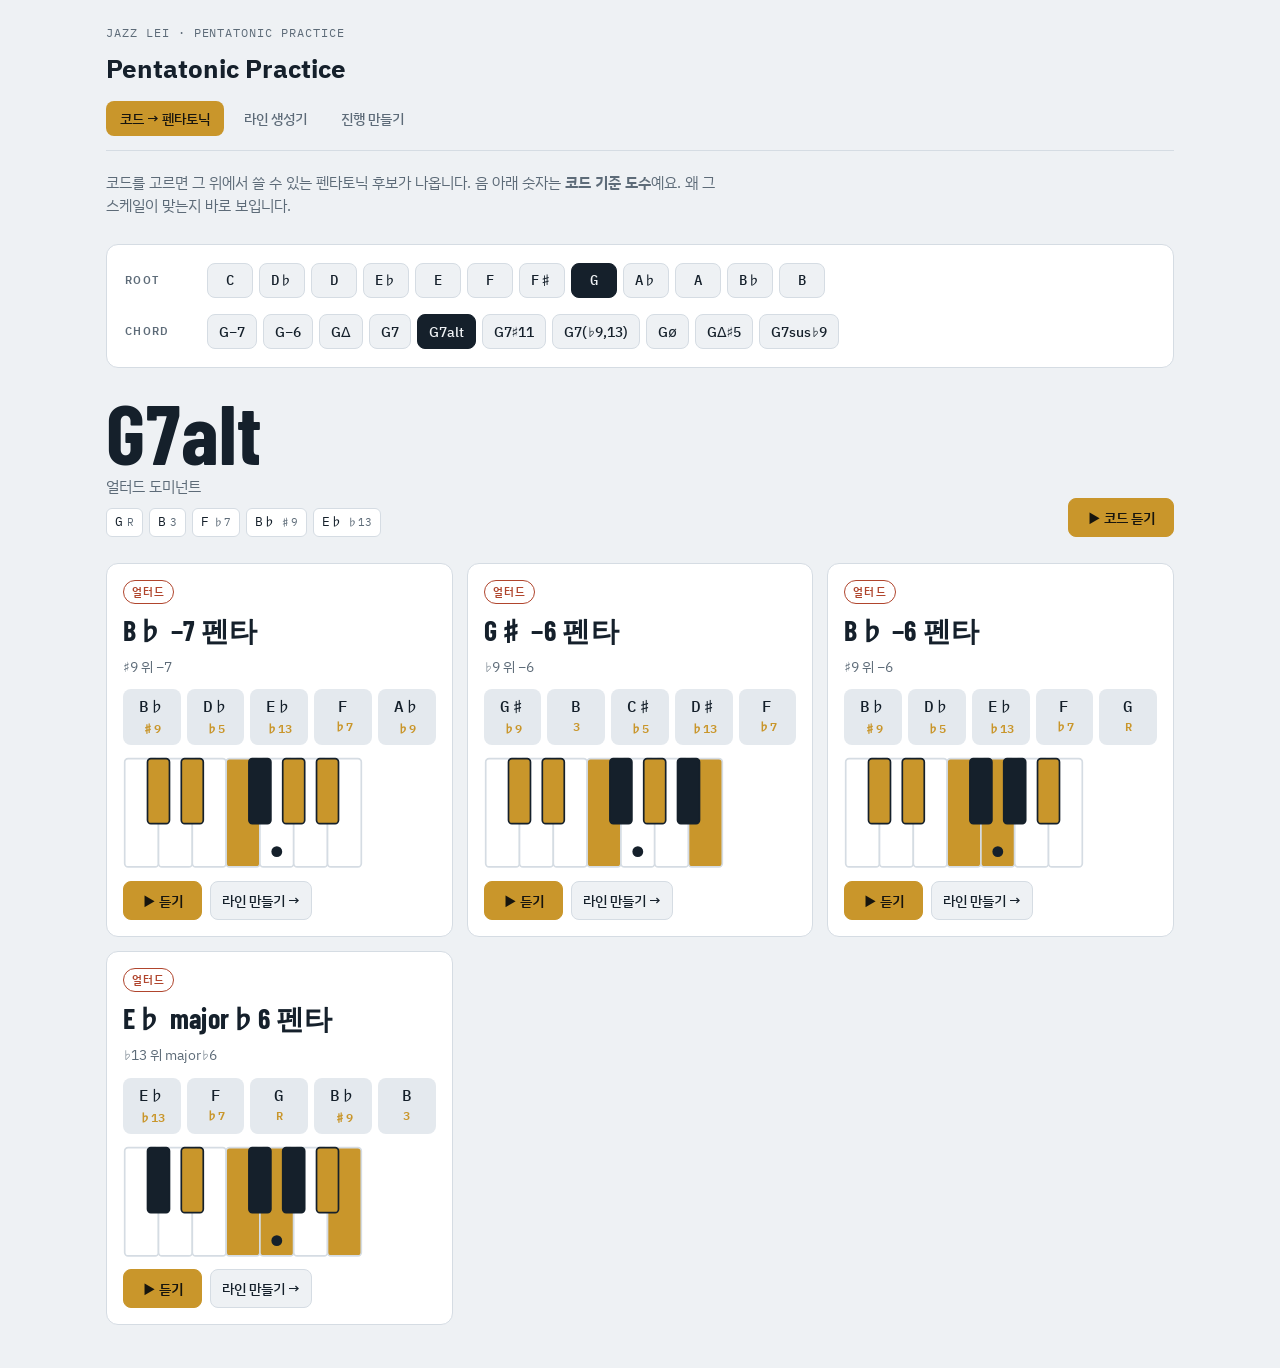
==== practice/pentatonic.html @ d078cb9b "펜타토닉: 도수 표기 문구, −6 코드 보이싱(6음), 7(♭9,13) 펜타 설명 수정 Co-Authored-By: Claude Opus 5.5 <noreply@anthropic." ====
<!doctype html><html lang="ko"><head><meta charset=utf8><meta name=viewport content="width=device-width,initial-scale=1,viewport-fit=cover"><style>:root{color-scheme:light;box-sizing:border-box;padding-top:env(safe-area-inset-top,0px);padding-bottom:env(safe-area-inset-bottom,0px)}html{scroll-padding-top:env(safe-area-inset-top,0px)}body{margin:0;padding:0;font:14px -apple-system,BlinkMacSystemFont,sans-serif;background:#fff;color:#000}img{max-width:100%}[hidden]:not([hidden=until-found i]){display:none!important}</style></head><body>
<title>Pentatonic Practice</title>
<meta name="claude:viewport-fit-sides" content="cover">
<link rel="preconnect" href="https://fonts.googleapis.com">
<link rel="preconnect" href="https://fonts.gstatic.com" crossorigin>
<link rel="stylesheet" href="https://fonts.googleapis.com/css2?family=Barlow+Condensed:wght@600;700&family=IBM+Plex+Mono:wght@400;500&family=IBM+Plex+Sans+KR:wght@400;500;600&family=Noto+Music&display=swap">
<style>
/* Layout: mustard brand band on top, two tool tabs; tool = controls row + result surface */
:root{
  --paper:#eef1f4; --panel:#ffffff; --ink:#15202b; --muted:#5d6b78; --line:#d5dce3; --soft:#e4e9ee;
  --mustard:#c9962b; --mustard-soft:#f6ecd6; --band:#D9A61C; --band-ink:#17150E;
  --tag-base:#15202b; --tag-ext:#5F5A49; --tag-color:#2C6A88; --tag-alt:#B0452D; --tag-dim:#6B4E96;
  --f-display:"Barlow Condensed","Arial Narrow",sans-serif;
  --f-body:"IBM Plex Sans KR","Apple SD Gothic Neo","Malgun Gothic",system-ui,sans-serif;
  --f-mono:"IBM Plex Mono",ui-monospace,Menlo,monospace;
  --f-music:"Noto Music","Bravura","Segoe UI Symbol",serif;
}
@media (prefers-color-scheme: dark){:root:not([data-theme="light"]){
  --paper:#12171c; --panel:#1b2229; --ink:#e8edf2; --muted:#93a1ae; --line:#2e3943; --soft:#232c35;
  --mustard:#e0b04a; --mustard-soft:#3a3122; --band:#D9A61C; --band-ink:#17150E;
  --tag-base:#e8edf2; --tag-ext:#B5AF9E; --tag-color:#71B6D6; --tag-alt:#E8826A; --tag-dim:#B9A0E0; color-scheme:dark}}
:root[data-theme="dark"]{
  --paper:#12171c; --panel:#1b2229; --ink:#e8edf2; --muted:#93a1ae; --line:#2e3943; --soft:#232c35;
  --mustard:#e0b04a; --mustard-soft:#3a3122; --band:#D9A61C; --band-ink:#17150E;
  --tag-base:#e8edf2; --tag-ext:#B5AF9E; --tag-color:#71B6D6; --tag-alt:#E8826A; --tag-dim:#B9A0E0; color-scheme:dark}
*{box-sizing:border-box}
body{background:var(--paper);color:var(--ink);font-family:var(--f-body);font-size:15px;line-height:1.55}
.wrap{max-width:1100px;margin:0 auto;padding-left:max(16px,env(safe-area-inset-left,0px));padding-right:max(16px,env(safe-area-inset-right,0px))}
header.band{background:var(--paper);color:var(--ink)}
header .wrap{padding-block:24px 0;display:flex;flex-direction:column;gap:10px}
.brand{font-family:var(--f-mono);letter-spacing:.08em;text-transform:uppercase;font-size:12px;color:var(--muted)}
h1{font-family:var(--f-body);font-weight:700;font-size:26px;line-height:1.25;margin:0;text-wrap:balance}
.tabs{display:flex;gap:6px;flex-wrap:wrap;margin-top:6px;padding-bottom:14px;border-bottom:1px solid var(--line)}
.tab{font:500 14px var(--f-body);border:0;background:transparent;color:var(--muted);padding:8px 14px;border-radius:8px;cursor:pointer}
.tab:hover{color:var(--ink);background:var(--soft)}
.tab[aria-selected="true"]{background:var(--mustard);color:var(--band-ink)}
.tab:focus-visible,button:focus-visible,select:focus-visible,input:focus-visible{outline:2px solid var(--mustard);outline-offset:2px}
main .wrap{padding-block:20px 48px;display:flex;flex-direction:column;gap:26px}
.lead{color:var(--muted);max-width:68ch;margin:0}
.ctl{display:flex;flex-direction:column;gap:16px;background:var(--panel);border:1px solid var(--line);border-radius:12px;padding:18px}
.row{display:flex;flex-wrap:wrap;gap:10px 18px;align-items:center}
.lbl{font:600 11px var(--f-body);letter-spacing:.12em;text-transform:uppercase;color:var(--muted);min-width:64px}
.seg{display:flex;flex-wrap:wrap;gap:6px}
.btn{font:500 14px var(--f-body);border:1px solid var(--line);background:var(--paper);color:var(--ink);border-radius:8px;padding:7px 11px;cursor:pointer;min-width:40px;transition:background .12s,border-color .12s}
.btn:hover{border-color:var(--mustard)}
.btn[aria-pressed="true"]{background:var(--ink);color:var(--paper);border-color:var(--ink)}
.btn.key{font-family:var(--f-mono);min-width:46px}
.btn.primary{background:var(--mustard);border-color:var(--mustard);color:var(--band-ink);font-weight:600;padding:9px 18px}
.btn.primary:hover{filter:brightness(1.05)}
.btn.ghost{background:transparent}
.hint{font-size:13px;color:var(--muted)}
/* chord hero */
.hero{display:flex;flex-wrap:wrap;gap:12px 28px;align-items:flex-end;justify-content:space-between}
.chordname{font-family:var(--f-display);font-weight:700;font-size:clamp(48px,9vw,84px);line-height:.9;letter-spacing:.01em}
.chordko{color:var(--muted);margin-top:6px}
.tones{display:flex;flex-wrap:wrap;gap:6px;margin-top:10px}
.tone{font-family:var(--f-mono);font-size:13px;border:1px solid var(--line);border-radius:6px;padding:3px 8px;background:var(--panel)}
.tone small{color:var(--muted);margin-left:4px}
/* option cards */
.cards{display:grid;grid-template-columns:repeat(auto-fill,minmax(min(100%,300px),1fr));gap:14px}
.card{background:var(--panel);border:1px solid var(--line);border-radius:12px;padding:16px;display:flex;flex-direction:column;gap:12px;min-width:0}
.card h3{margin:0;font-family:var(--f-display);font-weight:700;font-size:28px;line-height:1;letter-spacing:.01em}
.card p{margin:0;color:var(--muted);font-size:14px}
.tag{align-self:flex-start;font:600 11px var(--f-body);letter-spacing:.1em;padding:3px 8px;border-radius:999px;border:1px solid currentColor}
.tag.base{color:var(--tag-base)} .tag.ext{color:var(--tag-ext)} .tag.color{color:var(--tag-color)} .tag.alt{color:var(--tag-alt)} .tag.dim{color:var(--tag-dim)}
.notes{display:grid;grid-template-columns:repeat(5,1fr);gap:6px}
.nt{background:var(--soft);border-radius:8px;padding:7px 4px;text-align:center;font-variant-numeric:tabular-nums}
.nt b{display:block;font:500 16px var(--f-mono)}
.nt span{display:block;font:600 12px var(--f-mono);color:var(--mustard)}
.kb{width:100%;max-width:240px;height:auto;display:block}
.cardfoot{display:flex;gap:8px;flex-wrap:wrap;margin-top:auto}
/* line generator */
.formula{font-family:var(--f-mono);font-size:13px;color:var(--muted)}
.staffbox{background:var(--panel);border:1px solid var(--line);border-radius:12px;padding:14px 10px;min-width:0}
.staffhead{display:flex;flex-wrap:wrap;justify-content:space-between;gap:8px;align-items:baseline;padding:0 6px 6px}
.staffhead strong{font-family:var(--f-display);font-size:26px;letter-spacing:.01em}
#staff{overflow-x:auto}
#staff svg{display:block;width:100%;min-width:680px;height:auto}
.st-bar{stroke:var(--ink);stroke-width:1.2}
.st-time{font:700 21px var(--f-display);fill:var(--ink)}
.st-note.hollow ellipse{fill:none;stroke:var(--ink);stroke-width:1.8}
.st-note.hollow.on ellipse{fill:none;stroke:var(--mustard)}
.st-line{stroke:var(--ink);stroke-width:1;opacity:.55}
.st-led{stroke:var(--ink);stroke-width:1.2}
.st-sep{stroke:var(--mustard);stroke-width:1.5;stroke-dasharray:3 3}
.st-clef{font-family:var(--f-music);fill:var(--ink)}
.st-note ellipse{fill:var(--ink);transition:fill .08s}
.st-note text.acc{font-family:var(--f-music);fill:var(--ink);font-size:17px}
.st-note text.nm{font:500 11px var(--f-mono);fill:var(--muted);text-anchor:middle}
.st-note.on ellipse{fill:var(--mustard)}
.st-note.on text.nm{fill:var(--mustard);font-weight:600}
.st-gnum{font:600 10px var(--f-mono);fill:var(--muted)}
.st-stem{stroke:var(--ink);stroke-width:1.3}
.st-beam{fill:var(--ink)}
.chips{display:flex;flex-wrap:wrap;gap:6px}
.chip{font:500 13px var(--f-mono);border:1px solid var(--line);background:var(--paper);color:var(--ink);border-radius:999px;padding:4px 10px;cursor:pointer}
.chip:hover{border-color:var(--mustard)}
.tempo{display:flex;align-items:center;gap:10px}
.tempo input[type=range]{width:160px;accent-color:var(--mustard)}
.tempo output{font:500 14px var(--f-mono);min-width:64px}
select{font:500 14px var(--f-body);background:var(--paper);color:var(--ink);border:1px solid var(--line);border-radius:8px;padding:7px 10px}
label.chk{display:flex;align-items:center;gap:6px;font-size:14px;cursor:pointer}
label.chk input{accent-color:var(--mustard);width:16px;height:16px}
.bars{display:grid;grid-template-columns:repeat(4,minmax(0,1fr));gap:8px}
@media (max-width:680px){.bars{grid-template-columns:repeat(2,minmax(0,1fr))}}
.bar{border:1px solid var(--line);border-radius:10px;background:var(--panel);padding:8px;display:flex;flex-direction:column;gap:6px;min-width:0}
.bar-head{font:600 11px var(--f-mono);color:var(--muted)}
.slots{display:flex;gap:6px}
.slot{flex:1;min-width:0;border:1px solid var(--line);border-radius:8px;background:var(--paper);color:var(--ink);padding:8px 8px 7px;text-align:left;cursor:pointer}
.slot:hover{border-color:var(--mustard)}
.slot b{display:block;font:700 21px/1.05 var(--f-display);white-space:nowrap;overflow:hidden;text-overflow:ellipsis}
.slot span{display:block;font:500 12px var(--f-mono);color:var(--mustard);margin-top:3px;white-space:nowrap;overflow:hidden;text-overflow:ellipsis}
.slot[aria-pressed="true"]{border-color:var(--mustard);box-shadow:inset 0 0 0 1.5px var(--mustard);background:var(--mustard-soft)}
.edtitle{font:700 22px var(--f-display);letter-spacing:.01em}
.optag{opacity:.65;font-size:11px;margin-left:2px}
.st-chord{font:700 18px var(--f-display);fill:var(--ink)}
.st-psub{font:500 11px var(--f-mono);fill:var(--mustard)}
footer{color:var(--muted);font-size:12.5px;border-top:1px solid var(--line);padding-top:14px}
@media (max-width:520px){.lbl{min-width:100%}.tempo input[type=range]{width:120px}}
@media (prefers-reduced-motion:reduce){*{transition:none!important}}
</style>

<header class="band">
  <div class="wrap">
    <div class="brand">Jazz Lei · Pentatonic Practice</div>
    <h1>Pentatonic Practice</h1>
    <div class="tabs" role="tablist">
      <button class="tab" role="tab" id="tab-chords" aria-selected="true" aria-controls="panel-chords">코드 → 펜타토닉</button>
      <button class="tab" role="tab" id="tab-lines" aria-selected="false" aria-controls="panel-lines">라인 생성기</button>
      <button class="tab" role="tab" id="tab-prog" aria-selected="false" aria-controls="panel-prog">진행 만들기</button>
    </div>
  </div>
</header>

<main>
  <!-- ===== Tab 1 ===== -->
  <section id="panel-chords" role="tabpanel" aria-labelledby="tab-chords">
    <div class="wrap">
      <p class="lead">코드를 고르면 그 위에서 쓸 수 있는 펜타토닉 후보가 나옵니다. 음 아래 숫자는 <b>코드 기준 도수</b>예요. 왜 그 스케일이 맞는지 바로 보입니다.</p>
      <div class="ctl">
        <div class="row"><span class="lbl">Root</span><div class="seg" id="c-roots"></div></div>
        <div class="row"><span class="lbl">Chord</span><div class="seg" id="c-types"></div></div>
      </div>
      <div class="hero">
        <div>
          <div class="chordname" id="c-name">G7alt</div>
          <div class="chordko" id="c-ko"></div>
          <div class="tones" id="c-tones"></div>
        </div>
        <button class="btn primary" id="c-playchord">▶ 코드 듣기</button>
      </div>
      <div class="cards" id="c-cards"></div>
    </div>
  </section>

  <!-- ===== Tab 2 ===== -->
  <section id="panel-lines" role="tabpanel" aria-labelledby="tab-lines" hidden>
    <div class="wrap">
      <p class="lead">펜타토닉, 공식, 시작음을 고르면 4음 그룹 라인이 만들어집니다. 스케일만 바꿔서 같은 공식을 쳐보면 "한 음만 바뀌는" 차이가 손에 들어와요.</p>
      <div class="ctl">
        <div class="row"><span class="lbl">Root</span><div class="seg" id="l-roots"></div></div>
        <div class="row"><span class="lbl">Scale</span><div class="seg" id="l-types"></div></div>
        <div class="row"><span class="lbl">Formula</span><div class="seg" id="l-forms"></div><label class="chk"><input type="checkbox" id="l-round" checked>상하행 왕복</label></div>
        <div class="row"><span class="lbl">Start</span><div class="seg" id="l-starts"></div><span class="formula" id="l-formtext"></span></div>
        <div class="row">
          <span class="lbl">Play</span>
          <div class="tempo"><input type="range" id="l-tempo" min="60" max="260" step="2" value="140" aria-label="템포"><output id="l-tempo-out">140 bpm</output></div>
          <label class="chk"><input type="checkbox" id="l-swing" checked>스윙</label>
          <label class="chk"><input type="checkbox" id="l-click">메트로놈</label>
        </div>
        <div class="row">
          <span class="lbl">Loop</span>
          <label class="chk"><input type="checkbox" id="l-loop">반복 재생</label>
          <select id="l-move" aria-label="반복할 때 키 이동">
            <option value="0">같은 키</option>
            <option value="1">반음씩 ↑</option>
            <option value="-1">반음씩 ↓</option>
            <option value="5">4도씩 (사이클)</option>
          </select>
        </div>
        <div class="row">
          <button class="btn primary" id="l-play">▶ 재생</button>
          <button class="btn" id="l-stop">■ 정지</button>
          <button class="btn ghost" id="l-random">랜덤 skip/step 라인</button>
        </div>
      </div>
      <div class="staffbox">
        <div class="staffhead"><strong id="l-title">C −7 펜타</strong><span class="hint" id="l-sub"></span></div>
        <div id="staff"></div>
      </div>
      <div>
        <div class="lbl" style="margin-bottom:8px">이 펜타가 맞는 코드</div>
        <div class="chips" id="l-fits"></div>
      </div>
      <footer>개념 정리 출처: Jerry Bergonzi, <i>Inside Improvisation Vol.2 – Pentatonics</i>. 개인 연습·레슨용 미리보기입니다.</footer>
    </div>
  </section>
  <!-- ===== Tab 3 ===== -->
  <section id="panel-prog" role="tabpanel" aria-labelledby="tab-prog" hidden>
    <div class="wrap">
      <p class="lead">8마디 코드 진행을 직접 만들고, 코드마다 쓸 펜타를 고르면 그 진행 위로 8분음표 라인이 만들어집니다. 라인을 끄고 반주만 틀어서 직접 즉흥해볼 수도 있어요.</p>
      <div class="ctl">
        <div class="row"><span class="lbl">Preset</span><div class="seg" id="p-presets"></div></div>
        <div class="row"><span class="lbl">Key</span><button class="btn" id="p-down">반음 ↓</button><button class="btn" id="p-up">반음 ↑</button><span class="hint">진행 전체를 옮겨요</span></div>
      </div>
      <div class="bars" id="p-bars"></div>
      <div class="ctl editor">
        <div class="row" style="justify-content:space-between"><strong class="edtitle" id="p-sel"></strong><button class="btn" id="p-split"></button></div>
        <div class="row"><span class="lbl">Root</span><div class="seg" id="p-roots"></div></div>
        <div class="row"><span class="lbl">Chord</span><div class="seg" id="p-types"></div></div>
        <div class="row"><span class="lbl">Penta</span><div class="seg" id="p-opts"></div></div>
      </div>
      <div class="ctl">
        <div class="row"><span class="lbl">Formula</span><div class="seg" id="p-forms"></div><label class="chk"><input type="checkbox" id="p-mix">코드마다 공식 섞기</label><button class="btn ghost" id="p-regen">다시 만들기</button></div>
        <div class="row">
          <span class="lbl">Play</span>
          <div class="tempo"><input type="range" id="p-tempo" min="60" max="260" step="2" value="140" aria-label="템포"><output id="p-tempo-out">140 bpm</output></div>
          <label class="chk"><input type="checkbox" id="p-line" checked>라인</label>
          <label class="chk"><input type="checkbox" id="p-comp" checked>반주</label>
          <label class="chk"><input type="checkbox" id="p-swing" checked>스윙</label>
          <label class="chk"><input type="checkbox" id="p-click">메트로놈</label>
        </div>
        <div class="row">
          <span class="lbl">Loop</span>
          <label class="chk"><input type="checkbox" id="p-loop">반복 재생</label>
          <select id="p-move" aria-label="반복할 때 키 이동">
            <option value="0">같은 키</option>
            <option value="1">반음씩 ↑</option>
            <option value="-1">반음씩 ↓</option>
            <option value="5">4도씩 (사이클)</option>
          </select>
        </div>
        <div class="row"><button class="btn primary" id="p-play">▶ 재생</button><button class="btn" id="p-stop">■ 정지</button></div>
      </div>
      <div class="staffbox">
        <div class="staffhead"><strong>진행 위 라인</strong><span class="hint" id="p-sub"></span></div>
        <div id="p-staff"></div>
      </div>
      <footer>개념 정리 출처: Jerry Bergonzi, <i>Inside Improvisation Vol.2 – Pentatonics</i>. 개인 연습·레슨용 미리보기입니다.</footer>
    </div>
  </section>
</main>

<script>
(function(){
const FLAT=['C','Db','D','Eb','E','F','Gb','G','Ab','A','Bb','B'];
const SHARP=['C','C#','D','D#','E','F','F#','G','G#','A','A#','B'];
const ROOT=['C','Db','D','Eb','E','F','F#','G','Ab','A','Bb','B'];
const pretty=s=>s.replace(/([A-G])b/g,'$1♭').replace(/#/g,'♯');
const mod=(n,m)=>((n%m)+m)%m;

const PT={
  min7:{ints:[0,3,5,7,10],name:'−7'},
  min6:{ints:[0,3,5,7,9],name:'−6'},
  majb6:{ints:[0,2,4,7,8],name:'major♭6'},
  m7b5:{ints:[0,3,5,6,10],name:'−7♭5'},
  majb2:{ints:[0,1,4,7,9],name:'major♭2'},
  wt:{ints:[0,4,6,8,10],name:'홀톤'}
};
const PT_ORDER=['min7','min6','majb6','m7b5','majb2','wt'];
const TAGS={base:'기본',ext:'확장',color:'컬러',alt:'얼터드',dim:'디미니시'};
const BASE_DEG={0:'R',1:'♭9',2:'9',3:'♯9',4:'3',5:'11',6:'♯11',7:'5',8:'♭13',9:'13',10:'♭7',11:'7'};

const CHORDS=[
 {id:'m7',suf:'−7',ko:'마이너7 · Dorian / II−7',voice:[0,3,7,10,14],deg:{3:'♭3'},opts:[
   [0,'min7','base','루트 위. 가장 기본이 되는 소리'],
   [7,'min7','ext','5도 위. ♭3 대신 9th가 들어와 열린 소리'],
   [2,'min7','ext','2도 위. 9th·11th·13th 중심의 컬러']]},
 {id:'m6',suf:'−6',ko:'토닉 마이너 · −6 / −Δ',voice:[0,3,7,9,14],deg:{3:'♭3',9:'6'},opts:[
   [0,'min6','base','루트 위 −6'],
   [2,'min6','ext','온음 위. 7th·9th가 들어옴'],
   [7,'majb6','color','5도 위 major♭6 (멜로딕 마이너 사운드)'],
   [11,'wt','color','반음 아래 홀톤 펜타 (−Δ 컬러)']]},
 {id:'maj7',suf:'Δ',ko:'메이저7 · Ionian / Lydian',voice:[0,4,7,11,14],deg:{9:'6'},opts:[
   [9,'min7','base','6도 위 (관계단조) −7'],
   [4,'min7','ext','3도 위. 7th·9th 포함'],
   [11,'min7','ext','7도 위. ♯11이 들어와 리디안 사운드']]},
 {id:'7',suf:'7',ko:'도미넌트 · Mixolydian (인사이드)',voice:[0,4,10,14,21],deg:{},opts:[
   [9,'min7','base','13th 위 −7'],
   [7,'min6','base','5도 위 −6']]},
 {id:'7alt',suf:'7alt',ko:'얼터드 도미넌트',voice:[0,4,10,15,20],deg:{6:'♭5'},opts:[
   [3,'min7','alt','♯9 위 −7'],
   [1,'min6','alt','♭9 위 −6'],
   [3,'min6','alt','♯9 위 −6'],
   [8,'majb6','alt','♭13 위 major♭6']]},
 {id:'7s11',suf:'7♯11',ko:'리디안 도미넌트',voice:[0,4,10,14,18],deg:{},opts:[
   [7,'min6','base','5도 위 −6'],
   [9,'min6','color','13th 위 −6. ♯11이 들어옴'],
   [2,'majb6','color','9th 위 major♭6'],
   [6,'wt','color','♯11 위 홀톤 펜타']]},
 {id:'7b9',suf:'7(♭9,13)',ko:'디미니시 도미넌트 · Half-Whole',voice:[0,4,10,13,21],deg:{},opts:[
   [0,'majb2','dim','루트 위 major♭2'],
   [3,'majb2','dim','♯9 위 major♭2'],
   [6,'majb2','dim','♯11 위 major♭2'],
   [9,'majb2','dim','13th 위 major♭2']]},
 {id:'m7b5',suf:'ø',ko:'하프 디미니시 · Locrian',voice:[0,3,6,10,15],deg:{3:'♭3',6:'♭5'},opts:[
   [3,'min6','base','♭3 위 −6'],
   [0,'m7b5','base','루트 위 −7♭5'],
   [5,'min7','ext','4도 위 −7'],
   [10,'majb6','color','♭7 위 major♭6. 9th가 들어옴 (Locrian ♮2)']]},
 {id:'maj7s5',suf:'Δ♯5',ko:'리디안 오그먼티드',voice:[0,4,8,11,14],deg:{8:'♯5'},opts:[
   [4,'majb6','base','3도 위 major♭6'],
   [11,'min6','ext','7도 위 −6']]},
 {id:'7susb9',suf:'7sus♭9',ko:'서스 ♭9 (Phrygian)',voice:[0,5,10,13,19],deg:{5:'4'},opts:[
   [10,'min6','base','♭7 위 −6']]}
];

/* spelling: pick flat or sharp names, fewer accidentals wins */
function spell(rootPc, ints){
  const pcs=ints.map(i=>mod(rootPc+i,12));
  const acc=a=>pcs.reduce((n,p)=>n+(a[p].length>1?1:0),0);
  const fa=acc(FLAT), sa=acc(SHARP);
  let useSharp = sa<fa || (sa===fa && [1,4,6,8,9,11].includes(rootPc));
  if(rootPc===1 && fa<=sa) useSharp=false;
  const tbl=useSharp?SHARP:FLAT;
  return pcs.map(p=>tbl[p]);
}
const pentName=(rootPc,type)=>pretty(spell(rootPc,PT[type].ints)[0])+' '+PT[type].name+' 펜타';
const degLabel=(ch,semi)=> ch.deg[semi]!==undefined?ch.deg[semi]:BASE_DEG[semi];

/* ===== Audio ===== */
let ctx=null, master=null, timers=[];
function ac(){
  if(!ctx){const C=window.AudioContext||window.webkitAudioContext; if(!C) return null; ctx=new C(); newMaster();}
  if(ctx.state==='suspended') ctx.resume();
  return ctx;
}
function newMaster(){ master=ctx.createGain(); master.gain.value=0.8; master.connect(ctx.destination); }
function stopAll(){
  timers.forEach(clearTimeout); timers=[];
  if(ctx&&master){ try{master.disconnect();}catch(e){} newMaster(); }
  document.querySelectorAll('.st-note.on').forEach(n=>n.classList.remove('on'));
  playing=false; updatePlayBtn();
}
function tone(midi,t,dur,vel){
  const f=440*Math.pow(2,(midi-69)/12);
  const g=ctx.createGain();
  g.gain.setValueAtTime(0.0001,t);
  g.gain.linearRampToValueAtTime(vel,t+0.006);
  g.gain.exponentialRampToValueAtTime(vel*0.4,t+0.18);
  g.gain.exponentialRampToValueAtTime(0.0001,t+dur+0.35);
  const lp=ctx.createBiquadFilter(); lp.type='lowpass'; lp.frequency.value=Math.min(9000,f*7);
  const o1=ctx.createOscillator(); o1.type='triangle'; o1.frequency.value=f;
  const o2=ctx.createOscillator(); o2.type='sine'; o2.frequency.value=f*2;
  const g2=ctx.createGain(); g2.gain.value=0.25;
  o1.connect(lp); o2.connect(g2); g2.connect(lp); lp.connect(g); g.connect(master);
  o1.start(t); o2.start(t); o1.stop(t+dur+0.4); o2.stop(t+dur+0.4);
}
function click(t,acc){
  const o=ctx.createOscillator(), g=ctx.createGain();
  o.type='square'; o.frequency.value=acc?1800:1200;
  g.gain.setValueAtTime(acc?0.08:0.05,t); g.gain.exponentialRampToValueAtTime(0.0001,t+0.04);
  o.connect(g); g.connect(master); o.start(t); o.stop(t+0.05);
}
function chordPad(rootPc,voice,t,dur){
  const base=48+rootPc - (rootPc>5?12:0);
  tone(base-12,t,dur,0.10);
  voice.forEach(v=>tone(base+v,t,dur,0.07));
}

/* ===== Tab switching ===== */
const tabs={chords:[document.getElementById('tab-chords'),document.getElementById('panel-chords')],
            lines:[document.getElementById('tab-lines'),document.getElementById('panel-lines')],
            prog:[document.getElementById('tab-prog'),document.getElementById('panel-prog')]};
function showTab(k){
  Object.entries(tabs).forEach(([key,[t,p]])=>{const on=key===k; t.setAttribute('aria-selected',on); p.hidden=!on;});
  if(k==='lines') renderStaff();
  if(k==='prog') renderProg();
  try{localStorage.setItem('pp-tab',k);}catch(e){}
}
/* 탭 = 주소의 #penta-chords / #penta-lines / #penta-prog (홈페이지 목록 항목과 같은 이름) */
function go(k){ if(location.hash==='#penta-'+k) showTab(k); else location.hash='penta-'+k; }
tabs.chords[0].onclick=()=>go('chords');
tabs.lines[0].onclick=()=>go('lines');
tabs.prog[0].onclick=()=>go('prog');

/* ===== Tab 1 ===== */
const C={root:7,chord:'7alt'};
function keyboard(pcs,rootPc){
  const W=[0,2,4,5,7,9,11], B={1:0,3:1,6:3,8:4,10:5};
  const kw=20,h=64; let s=`<svg class="kb" viewBox="0 0 ${kw*7+2} ${h+2}" role="img" aria-label="건반">`;
  W.forEach((pc,i)=>{
    const on=pcs.includes(pc);
    s+=`<rect x="${1+i*kw}" y="1" width="${kw}" height="${h}" rx="2" fill="${on?'var(--mustard)':'var(--panel)'}" stroke="var(--line)"/>`;
    if(pc===rootPc) s+=`<circle cx="${1+i*kw+kw/2}" cy="${h-8}" r="3.2" fill="var(--ink)"/>`;
  });
  Object.entries(B).forEach(([pc,i])=>{
    pc=+pc; const on=pcs.includes(pc), x=1+(i+1)*kw-6.5;
    s+=`<rect x="${x}" y="1" width="13" height="${h*0.6}" rx="2" fill="${on?'var(--mustard)':'var(--ink)'}" stroke="var(--ink)"/>`;
    if(pc===rootPc) s+=`<circle cx="${x+6.5}" cy="${h*0.6-7}" r="3" fill="${on?'var(--ink)':'var(--paper)'}"/>`;
  });
  return s+'</svg>';
}
function buildRootButtons(el,getter,setter){
  el.innerHTML='';
  ROOT.forEach((n,pc)=>{
    const b=document.createElement('button'); b.className='btn key'; b.textContent=pretty(n);
    b.setAttribute('aria-pressed',getter()===pc); b.onclick=()=>setter(pc); el.appendChild(b);
  });
}
function renderChords(){
  buildRootButtons(document.getElementById('c-roots'),()=>C.root,pc=>{C.root=pc;renderChords();save();});
  const ct=document.getElementById('c-types'); ct.innerHTML='';
  CHORDS.forEach(ch=>{
    const b=document.createElement('button'); b.className='btn';
    b.textContent=pretty(ROOT[C.root])+ch.suf; b.setAttribute('aria-pressed',C.chord===ch.id);
    b.onclick=()=>{C.chord=ch.id;renderChords();save();}; ct.appendChild(b);
  });
  const ch=CHORDS.find(c=>c.id===C.chord);
  document.getElementById('c-name').textContent=pretty(ROOT[C.root])+ch.suf;
  document.getElementById('c-ko').textContent=ch.ko;
  const toneNames=spell(C.root,ch.voice.map(v=>v%12));
  document.getElementById('c-tones').innerHTML=ch.voice.map((v,i)=>`<span class="tone">${pretty(toneNames[i])}<small>${degLabel(ch,v%12)}</small></span>`).join('');
  const cards=document.getElementById('c-cards'); cards.innerHTML='';
  ch.opts.forEach(([off,type,tag,desc])=>{
    const pr=mod(C.root+off,12), ints=PT[type].ints, names=spell(pr,ints);
    const pcs=ints.map(i=>mod(pr+i,12));
    const card=document.createElement('article'); card.className='card';
    card.innerHTML=`<span class="tag ${tag}">${TAGS[tag]}</span>
      <h3>${pentName(pr,type)}</h3><p>${desc}</p>
      <div class="notes">${names.map((n,i)=>`<div class="nt"><b>${pretty(n)}</b><span>${degLabel(ch,mod(pcs[i]-C.root,12))}</span></div>`).join('')}</div>
      ${keyboard(pcs,C.root)}
      <div class="cardfoot"><button class="btn primary" data-act="play">▶ 듣기</button><button class="btn" data-act="line">라인 만들기 →</button></div>`;
    card.querySelector('[data-act=play]').onclick=()=>playOption(ch,pr,type);
    card.querySelector('[data-act=line]').onclick=()=>{L.root=pr;L.type=type;L.rand=null;renderLines();go('lines');save();window.scrollTo({top:0,behavior:'smooth'});};
    cards.appendChild(card);
  });
}
function playOption(ch,pr,type){
  if(!ac()) return; stopAll();
  const t0=ctx.currentTime+0.06;
  chordPad(C.root,ch.voice,t0,2.6);
  let base=60+pr; if(base>67) base-=12;
  const ints=PT[type].ints.concat([12]); const spb=0.21;
  ints.forEach((iv,i)=>tone(base+iv,t0+0.35+i*spb,spb*0.9,0.22));
  [...ints].reverse().slice(1).forEach((iv,i)=>tone(base+iv,t0+0.35+(ints.length+i)*spb,spb*0.9,0.2));
}
document.getElementById('c-playchord').onclick=()=>{
  if(!ac()) return; stopAll(); const ch=CHORDS.find(c=>c.id===C.chord); chordPad(C.root,ch.voice,ctx.currentTime+0.05,2.4);
};

/* ===== Tab 2 ===== */
const L={root:0,type:'min7',form:5,start:0,rand:null,round:true};
const FORM={1:[-2,-1,2,-1],2:[-1,2,-1,-2],3:[2,-1,-2,-1],4:[-1,-2,-1,2]};
[5,6,7,8].forEach(n=>FORM[n]=FORM[n-4].map(x=>-x));
const MV={'-3':'↓2skip','-2':'↓skip','-1':'↓step','1':'↑step','2':'↑skip','3':'↑2skip'};
const RHY={e:[0.5],eeq:[0.5,0.5,1],eeeeq:[0.5,0.5,0.5,0.5,1]};
let line=[], playing=false;

const mirror=f=>f<=4?f+4:f-4;
const dirOf=f=>f<=4?'↓':'↑';
function movesFor(){
  if(L.rand){
    return L.round ? L.rand.concat(L.rand.slice().reverse().map(x=>-x)) : L.rand;
  }
  const m=[]; for(let g=0;g<5;g++) m.push(...FORM[L.form]);
  if(L.round) for(let g=0;g<5;g++) m.push(...FORM[mirror(L.form)]);
  return m;
}
function makeRandom(){
  const pool=[-2,-1,1,2,-2,-1,1,2,-3,3];
  let moves, ok=false;
  while(!ok){
    moves=[]; let c=0, lo=0, hi=0;
    for(let i=0;i<20;i++){
      let m=pool[Math.floor(Math.random()*pool.length)];
      if(Math.abs(c+m)>9) m=-m;
      c+=m; lo=Math.min(lo,c); hi=Math.max(hi,c); moves.push(m);
    }
    ok = hi-lo<=11;
  }
  return moves;
}
function generate(){
  const ints=PT[L.type].ints, names=spell(L.root,ints);
  let idx=L.start; const seq=[idx];
  movesFor().forEach(m=>{idx+=m;seq.push(idx);});
  let midis=seq.map(i=>60+L.root+12*Math.floor(i/5)+ints[mod(i,5)]);
  const lo=Math.min(...midis), hi=Math.max(...midis);
  let k=Math.round((73-(lo+hi)/2)/12);
  while(hi+12*k>90) k--; while(lo+12*k<52) k++;
  line=seq.map((i,n)=>({midi:midis[n]+12*k,name:names[mod(i,5)]}));
}
function renderLines(){
  buildRootButtons(document.getElementById('l-roots'),()=>L.root,pc=>{L.root=pc;afterChange();});
  const tt=document.getElementById('l-types'); tt.innerHTML='';
  PT_ORDER.forEach(t=>{
    const b=document.createElement('button'); b.className='btn'; b.textContent=PT[t].name;
    b.setAttribute('aria-pressed',L.type===t); b.onclick=()=>{L.type=t;afterChange();}; tt.appendChild(b);
  });
  const ff=document.getElementById('l-forms'); ff.innerHTML='';
  for(let n=1;n<=8;n++){
    const b=document.createElement('button'); b.className='btn key'; b.textContent=n;
    b.title=FORM[n].map(m=>MV[m]).join(' ');
    b.setAttribute('aria-pressed',!L.rand&&L.form===n); b.onclick=()=>{L.form=n;L.rand=null;afterChange();}; ff.appendChild(b);
  }
  const names=spell(L.root,PT[L.type].ints), ss=document.getElementById('l-starts'); ss.innerHTML='';
  names.forEach((n,i)=>{
    const b=document.createElement('button'); b.className='btn key'; b.textContent=pretty(n);
    b.setAttribute('aria-pressed',L.start===i); b.onclick=()=>{L.start=i;afterChange();}; ss.appendChild(b);
  });
  document.getElementById('l-round').checked=L.round;
  const fdesc=f=>`공식 ${f} ${dirOf(f)} (${FORM[f].map(m=>MV[m]).join(' ')})`;
  document.getElementById('l-formtext').textContent = L.rand ? '랜덤 라인 (공식 버튼을 누르면 돌아감)'
    : (L.round ? fdesc(L.form)+'  →  '+fdesc(mirror(L.form)) : fdesc(L.form));
  document.getElementById('l-title').textContent=pentName(L.root,L.type);
  const sub=L.rand?'랜덤':(L.round?`공식 ${L.form}${dirOf(L.form)} → ${mirror(L.form)}${dirOf(mirror(L.form))}`:'공식 '+L.form);
  document.getElementById('l-sub').textContent=sub+' · 시작음 '+pretty(names[L.start])+' · 4/4, 8분음표 '+(L.round?'8마디':'4마디');
  generate(); renderStaff(); renderFits();
}
function afterChange(){ const wasPlaying=playing; stopAll(); renderLines(); save(); if(wasPlaying==='lines') playLine(); }

function renderFits(){
  const el=document.getElementById('l-fits'); el.innerHTML='';
  CHORDS.forEach(ch=>ch.opts.forEach(([off,type])=>{
    if(type!==L.type) return;
    const cr=mod(L.root-off,12);
    const b=document.createElement('button'); b.className='chip'; b.textContent=pretty(ROOT[cr])+ch.suf;
    b.onclick=()=>{C.root=cr;C.chord=ch.id;renderChords();go('chords');save();window.scrollTo({top:0,behavior:'smooth'});};
    el.appendChild(b);
  }));
}

/* staff drawing: stemless noteheads, grouped by 4 like the practice sheets */
const LETTER={C:0,D:1,E:2,F:3,G:4,A:5,B:6};
function staffStep(n){
  let nat=n.midi, acc='';
  if(n.name[1]==='#'){nat=n.midi-1;acc='♯';} else if(n.name[1]==='b'){nat=n.midi+1;acc='♭';}
  const oct=Math.floor(nat/12)-1;
  return {step:LETTER[n.name[0]]+7*oct-30, acc};
}
function drawStaff(box,ln,labels){
  if(!ln.length||box.offsetParent===null) return;
  /* fixed 4/4 grid: 8 eighths per bar, 4 bars per row */
  const sp=9, noteW=27, barPad=12, ngap=10, clefW=46, STEM=28, MINSTEM=22, hx=5.2;
  const barW=8*noteW+2*barPad+ngap, VBW=clefW+4*barW+6;
  const last=ln.length-1, nBars=Math.floor(last/8)+1, nShow=Math.ceil(nBars/4)*4, nRows=nShow/4;
  const rowH=labels?186:164, topPad=labels?74:50;
  const place=i=>{const bar=Math.floor(i/8), k=i%8, row=Math.floor(bar/4), col=bar%4;
    return {row, cx: clefW+col*barW+barPad+k*noteW+(k>=4?ngap:0)+noteW/2};};
  const pts=ln.map((n,i)=>{const {row,cx}=place(i); const {step,acc}=staffStep(n);
    const bottom=row*rowH+topPad+4*sp; return {i,row,cx,step,acc,bottom,y:bottom-step*(sp/2)};});
  let svg=`<svg viewBox="0 0 ${VBW} ${nRows*rowH}" role="img" aria-label="악보: ${ln.map(n=>pretty(n.name)).join(' ')}">`;
  for(let r=0;r<nRows;r++){
    const y0=r*rowH+topPad, bottom=y0+4*sp;
    const barsHere=Math.min(4,nShow-r*4), xEnd=clefW+barsHere*barW;
    for(let l=0;l<5;l++) svg+=`<line class="st-line" x1="4" x2="${xEnd}" y1="${y0+l*sp}" y2="${y0+l*sp}"/>`;
    svg+=`<text class="st-clef" x="6" y="${bottom+9}" font-size="44">𝄞</text>`;
    if(r===0) svg+=`<text class="st-time" x="${clefW-12}" y="${y0+sp*2-1}">4</text><text class="st-time" x="${clefW-12}" y="${bottom-1}">4</text>`;
    for(let c=0;c<barsHere;c++){
      const bx=clefW+(c+1)*barW, bn=r*4+c+1;
      if(!labels) svg+=`<text class="st-gnum" x="${clefW+c*barW+4}" y="${y0-22}">${bn}</text>`;
      if(bn>nBars) svg+=`<rect class="st-beam" x="${clefW+c*barW+barW/2-7}" y="${y0+sp}" width="14" height="5"/>`;
      if(bn===nShow) svg+=`<line class="st-bar" x1="${bx-5}" x2="${bx-5}" y1="${y0}" y2="${bottom}"/><rect class="st-beam" x="${bx-2.5}" y="${y0}" width="3.5" height="${4*sp}"/>`;
      else svg+=`<line class="st-bar" x1="${bx}" x2="${bx}" y1="${y0}" y2="${bottom}"/>`;
    }
  }
  pts.forEach(p=>{
    const {cx,y,step,acc,bottom,i}=p, fin=i===last, hollow=fin;
    let led='';
    for(let k=10;k<=step;k+=2) led+=`<line class="st-led" x1="${cx-9}" x2="${cx+9}" y1="${bottom-k*sp/2}" y2="${bottom-k*sp/2}"/>`;
    for(let k=-2;k>=step;k-=2) led+=`<line class="st-led" x1="${cx-9}" x2="${cx+9}" y1="${bottom-k*sp/2}" y2="${bottom-k*sp/2}"/>`;
    svg+=`<g class="st-note${hollow?' hollow':''}" data-i="${i}">${led}${acc?`<text class="acc" x="${cx-17}" y="${y+5}">${acc}</text>`:''}<ellipse cx="${cx}" cy="${y}" rx="5.6" ry="4" transform="rotate(-20 ${cx} ${y})"/><text class="nm" x="${cx}" y="${bottom+66}">${pretty(ln[i].name)}</text></g>`;
  });
  if(labels) labels.forEach(l=>{const p=pts[l.i]; if(!p) return; const y0=p.bottom-4*sp;
    svg+=`<text class="st-chord" x="${p.cx-7}" y="${y0-50}">${l.text}</text><text class="st-psub" x="${p.cx-7}" y="${y0-35}">${l.sub}</text>`;});
  /* beams: every 4 eighths */
  for(let g=0;g*4+3<last+0&&g*4+3<=last-1;g++){
    const bm=pts.slice(g*4,g*4+4);
    const avg=bm.reduce((s,p)=>s+p.step,0)/4, up=avg<4, sgn=up?-1:1;
    const sx=p=>up?p.cx+hx:p.cx-hx, a=bm[0], b=bm[3];
    let slope=((b.y-a.y))/(sx(b)-sx(a)||1); slope=Math.max(-0.18,Math.min(0.18,slope));
    let c0=a.y+sgn*STEM; const lineY=p=>c0+slope*(sx(p)-sx(a));
    bm.forEach(p=>{const len=(lineY(p)-p.y)*sgn; if(len<MINSTEM) c0+=sgn*(MINSTEM-len);});
    bm.forEach(p=>{svg+=`<line class="st-stem" x1="${sx(p)}" x2="${sx(p)}" y1="${p.y}" y2="${lineY(p)}"/>`;});
    const t=4.5*(up?1:-1);
    svg+=`<polygon class="st-beam" points="${sx(a)-0.65},${lineY(a)} ${sx(b)+0.65},${lineY(b)} ${sx(b)+0.65},${lineY(b)+t} ${sx(a)-0.65},${lineY(a)+t}"/>`;
  }
  /* final note: whole note on beat 1, half note on beat 3 */
  const f=pts[last];
  if(last%8!==0){const u=f.step<4, x=u?f.cx+hx:f.cx-hx; svg+=`<line class="st-stem" x1="${x}" x2="${x}" y1="${f.y}" y2="${f.y+(u?-STEM:STEM)}"/>`;}
  box.innerHTML=svg+'</svg>';
}
function renderStaff(){ drawStaff(document.getElementById('staff'),line); }
let rt; window.addEventListener('resize',()=>{clearTimeout(rt);rt=setTimeout(()=>{renderStaff();drawStaff(document.getElementById('p-staff'),pline,plabels);},120);});

function updatePlayBtn(){ document.getElementById('l-play').textContent=playing==='lines'?'▶ 재생 중…':'▶ 재생'; const pb=document.getElementById('p-play'); if(pb) pb.textContent=playing==='prog'?'▶ 재생 중…':'▶ 재생'; }
function playLine(){
  if(!ac()) return; stopAll(); playing='lines'; updatePlayBtn();
  const tempo=+document.getElementById('l-tempo').value, spb=60/tempo;
  const swing=document.getElementById('l-swing').checked, clickOn=document.getElementById('l-click').checked;
  const pat=RHY.e;
  const pos=line.map((_,i)=>i*0.5), lastI=line.length-1;
  const lastDur=(lastI%8===0)?4:2, nBars=Math.floor(lastI/8)+1;
  const sw=b=>{if(!swing) return b; const f=b-Math.floor(b); return Math.abs(f-0.5)<1e-6?Math.floor(b)+2/3:b;};
  const lead=clickOn?4:0, t0=ctx.currentTime+0.08;
  const endBeat=lead+Math.ceil(nBars/4)*16;
  if(clickOn) for(let b=0;b<endBeat;b++) click(t0+b*spb,b%4===0);
  line.forEach((n,i)=>{
    const start=sw(pos[i]+lead), next=i<lastI?sw(pos[i+1]+lead):start+lastDur;
    const t=t0+start*spb, dur=Math.max(0.08,(next-start)*spb*0.92);
    tone(n.midi,t,dur,0.24);
    timers.push(setTimeout(()=>{
      document.querySelectorAll('.st-note.on').forEach(e=>e.classList.remove('on'));
      const el=document.querySelector(`#staff .st-note[data-i="${i}"]`); if(el) el.classList.add('on');
    },Math.max(0,(t-ctx.currentTime)*1000)));
  });
  const endT=t0+endBeat*spb;
  timers.push(setTimeout(()=>{
    document.querySelectorAll('.st-note.on').forEach(e=>e.classList.remove('on'));
    if(document.getElementById('l-loop').checked){
      const mv=+document.getElementById('l-move').value;
      if(mv){ L.root=mod(L.root+mv,12); renderLines(); save(); }
      playLine();
    } else { playing=false; updatePlayBtn(); }
  },Math.max(0,(endT-ctx.currentTime)*1000)));
}
document.getElementById('l-play').onclick=playLine;
document.getElementById('l-stop').onclick=stopAll;
document.getElementById('l-random').onclick=()=>{L.rand=makeRandom();afterChange();};
document.getElementById('l-round').onchange=e=>{L.round=e.target.checked;afterChange();};
const tempoEl=document.getElementById('l-tempo');
tempoEl.oninput=()=>{document.getElementById('l-tempo-out').textContent=tempoEl.value+' bpm';};

/* ===== Tab 3: progression builder ===== */
const CH=id=>CHORDS.find(c=>c.id===id);
const mk=(r,t,o=0)=>({r,t,o});
const PRESETS=[
 {name:'II-V-I 메이저',bars:[[mk(2,'m7')],[mk(7,'7')],[mk(0,'maj7')],[mk(0,'maj7')],[mk(2,'m7')],[mk(7,'7alt')],[mk(0,'maj7')],[mk(0,'maj7')]]},
 {name:'II-V-i 마이너',bars:[[mk(2,'m7b5')],[mk(7,'7alt')],[mk(0,'m6')],[mk(0,'m6')],[mk(2,'m7b5')],[mk(7,'7alt')],[mk(0,'m6')],[mk(0,'m6')]]},
 {name:'I-VI-II-V',bars:[[mk(5,'maj7')],[mk(2,'7alt')],[mk(7,'m7')],[mk(0,'7')],[mk(9,'m7')],[mk(2,'7alt')],[mk(7,'m7'),mk(0,'7')],[mk(5,'maj7')]]},
 {name:'8마디 블루스',bars:[[mk(5,'7')],[mk(10,'7')],[mk(5,'7')],[mk(2,'7alt')],[mk(7,'m7')],[mk(0,'7')],[mk(5,'7'),mk(2,'7alt')],[mk(7,'m7'),mk(0,'7')]]},
 {name:'모달 (반음 이동)',bars:[[mk(2,'m7')],[mk(2,'m7')],[mk(2,'m7')],[mk(2,'m7')],[mk(3,'m7')],[mk(3,'m7')],[mk(2,'m7')],[mk(2,'m7')]]}
];
const clone=o=>JSON.parse(JSON.stringify(o));
const P={bars:clone(PRESETS[0].bars),sel:[0,0],form:1,mix:false};
let pline=[], plabels=[], psegs=[];
const SHORT={min7:'−7',min6:'−6',majb6:'M♭6',m7b5:'−7♭5',majb2:'M♭2',wt:'홀톤'};
const chordName=c=>pretty(ROOT[c.r])+CH(c.t).suf;
const optOf=c=>{const ch=CH(c.t); return ch.opts[c.o]||ch.opts[0];};
const pentOf=c=>{const o=optOf(c); return {pr:mod(c.r+o[0],12),type:o[1]};};
const pentShort=c=>{const {pr,type}=pentOf(c); return pretty(spell(pr,PT[type].ints)[0])+SHORT[type];};

function genProg(){
  psegs=[];
  P.bars.forEach((bar,b)=>bar.forEach((c,h)=>{
    const len=bar.length>1?4:8, {pr,type}=pentOf(c), ints=PT[type].ints;
    psegs.push({c,start:b*8+h*4,len,pr,ints,names:spell(pr,ints)});
  }));
  const segAt=e=>psegs.find(s=>e>=s.start&&e<s.start+s.len);
  const mid=(s,i)=>12*Math.floor(i/5)+s.pr+s.ints[mod(i,5)];
  const near=(s,m,dir,strict)=>{let best=null,bd=1e9;
    for(let i=20;i<46;i++){const v=mid(s,i);
      if(strict&&dir<0&&v>=m) continue; if(strict&&dir>0&&v<=m) continue;
      const d=Math.abs(v-m); if(d<bd){bd=d;best=i;}}
    return best;};
  const LO=55,HI=86, out=v=>v<LO||v>HI;
  let f=P.form; const dir=()=>f<=4?-1:1;
  const pickMix=()=>{ if(P.mix){ const base=f<=4?1:5; f=base+Math.floor(Math.random()*4);} };
  pline=[]; plabels=[];
  let idx=0, prevSeg=null, prevMidi=0;
  const push=(s,i)=>{const v=mid(s,i); pline.push({midi:v,name:s.names[mod(i,5)]}); prevMidi=v; idx=i;};
  for(let g=0;g<16;g++){
    const e0=g*4, s=segAt(e0);
    if(s!==prevSeg) plabels.push({i:e0,text:chordName(s.c),sub:pentShort(s.c)});
    if(g===15){
      const ch=CH(s.c.t), vs=ch.voice.slice(0,4), tones=vs.map(v=>(s.c.r+v)%12), tn=spell(s.c.r,vs.map(v=>v%12));
      let best=null,bd=1e9;
      for(let m=LO;m<=HI;m++){const k=tones.indexOf(m%12); if(k<0||m===prevMidi) continue; const d=Math.abs(m-prevMidi); if(d<bd){bd=d;best={midi:m,name:tn[k]};}}
      pline.push(best); break;
    }
    let i;
    if(g===0) i=near(s,f<=4?79:62,0,false);
    else if(s!==prevSeg){
      pickMix(); i=near(s,prevMidi,dir(),true);
      if(i===null||out(mid(s,i))){ f=mirror(f); i=near(s,prevMidi,dir(),true); }
    } else {
      i=idx+FORM[f][3]; if(out(mid(s,i))){ f=mirror(f); i=idx+FORM[f][3]; }
    }
    push(s,i);
    for(let k=0;k<3;k++){ let ni=idx+FORM[f][k]; if(out(mid(s,ni))){ f=mirror(f); ni=idx+FORM[f][k]; } push(s,ni); }
    prevSeg=s;
  }
}
function renderProg(){
  const pp=document.getElementById('p-presets'); pp.innerHTML='';
  PRESETS.forEach(pr=>{const b=document.createElement('button');b.className='btn';b.textContent=pr.name;
    b.onclick=()=>{P.bars=clone(pr.bars);P.sel=[0,0];progChanged();};pp.appendChild(b);});
  const bars=document.getElementById('p-bars'); bars.innerHTML='';
  P.bars.forEach((bar,b)=>{
    const d=document.createElement('div'); d.className='bar';
    d.innerHTML=`<div class="bar-head">${b+1}</div><div class="slots"></div>`;
    const sl=d.querySelector('.slots');
    bar.forEach((c,h)=>{const s=document.createElement('button');s.className='slot';
      s.setAttribute('aria-pressed',P.sel[0]===b&&P.sel[1]===h);
      s.innerHTML=`<b>${chordName(c)}</b><span>${pentShort(c)}</span>`;
      s.onclick=()=>{P.sel=[b,h];renderProg();};sl.appendChild(s);});
    bars.appendChild(d);
  });
  const [sb,sh]=P.sel, bar=P.bars[sb], c=bar[sh]||bar[0];
  document.getElementById('p-sel').textContent=`${sb+1}마디`+(bar.length>1?(sh?' · 뒤 2박':' · 앞 2박'):'')+'  ·  '+chordName(c);
  document.getElementById('p-split').textContent=bar.length>1?'한 코드로 합치기':'2박씩 나누기';
  buildRootButtons(document.getElementById('p-roots'),()=>c.r,pc=>{c.r=pc;progChanged();});
  const pt=document.getElementById('p-types'); pt.innerHTML='';
  CHORDS.forEach(ch=>{const b=document.createElement('button');b.className='btn';b.textContent=pretty(ROOT[c.r])+ch.suf;
    b.setAttribute('aria-pressed',c.t===ch.id);b.onclick=()=>{c.t=ch.id;c.o=0;progChanged();};pt.appendChild(b);});
  const po=document.getElementById('p-opts'); po.innerHTML='';
  CH(c.t).opts.forEach(([off,type,tag,desc],k)=>{const b=document.createElement('button');b.className='btn';
    b.innerHTML=`${pentName(mod(c.r+off,12),type)} <small class="optag">${TAGS[tag]}</small>`;b.title=desc;
    b.setAttribute('aria-pressed',(c.o||0)===k);b.onclick=()=>{c.o=k;progChanged();};po.appendChild(b);});
  const pf=document.getElementById('p-forms'); pf.innerHTML='';
  for(let n=1;n<=8;n++){const b=document.createElement('button');b.className='btn key';b.textContent=n;
    b.title=FORM[n].map(m=>MV[m]).join(' ');b.setAttribute('aria-pressed',P.form===n);
    b.onclick=()=>{P.form=n;progChanged();};pf.appendChild(b);}
  document.getElementById('p-mix').checked=P.mix;
  document.getElementById('p-sub').textContent=`공식 ${P.form}${dirOf(P.form)}${P.mix?' · 코드마다 공식 섞기':''} · 코드가 바뀌면 가장 가까운 음으로 이어감 · 4/4, 8마디`;
  drawStaff(document.getElementById('p-staff'),pline,plabels);
}
function progChanged(){ const was=playing; stopAll(); genProg(); renderProg(); save(); if(was==='prog') playProg(); }
function transpose(d){ P.bars.forEach(bar=>bar.forEach(c=>{c.r=mod(c.r+d,12);})); genProg(); renderProg(); save(); }
function playProg(){
  if(!ac()) return; stopAll(); playing='prog'; updatePlayBtn();
  const tempo=+document.getElementById('p-tempo').value, spb=60/tempo;
  const swing=document.getElementById('p-swing').checked, clickOn=document.getElementById('p-click').checked;
  const lineOn=document.getElementById('p-line').checked, compOn=document.getElementById('p-comp').checked;
  const sw=b=>{if(!swing) return b; const fr=b-Math.floor(b); return Math.abs(fr-0.5)<1e-6?Math.floor(b)+2/3:b;};
  const lead=clickOn?4:0, t0=ctx.currentTime+0.08, endBeat=lead+32;
  if(clickOn) for(let b=0;b<endBeat;b++) click(t0+b*spb,b%4===0);
  if(compOn) psegs.forEach(s=>chordPad(s.c.r,CH(s.c.t).voice,t0+(s.start*0.5+lead)*spb,s.len*0.5*spb*0.95));
  const box=document.getElementById('p-staff');
  pline.forEach((n,i)=>{
    const start=sw(i*0.5+lead), next=i<pline.length-1?sw((i+1)*0.5+lead):start+2, t=t0+start*spb;
    if(lineOn) tone(n.midi,t,Math.max(0.08,(next-start)*spb*0.92),0.24);
    timers.push(setTimeout(()=>{
      box.querySelectorAll('.st-note.on').forEach(e=>e.classList.remove('on'));
      const el=box.querySelector(`.st-note[data-i="${i}"]`); if(el) el.classList.add('on');
    },Math.max(0,(t-ctx.currentTime)*1000)));
  });
  timers.push(setTimeout(()=>{
    box.querySelectorAll('.st-note.on').forEach(e=>e.classList.remove('on'));
    if(document.getElementById('p-loop').checked){
      const mv=+document.getElementById('p-move').value; if(mv) transpose(mv); playProg();
    } else { playing=false; updatePlayBtn(); }
  },Math.max(0,(t0+endBeat*spb-ctx.currentTime)*1000)));
}
document.getElementById('p-play').onclick=playProg;
document.getElementById('p-stop').onclick=stopAll;
document.getElementById('p-up').onclick=()=>{stopAll();transpose(1);};
document.getElementById('p-down').onclick=()=>{stopAll();transpose(-1);};
document.getElementById('p-regen').onclick=()=>progChanged();
document.getElementById('p-mix').onchange=e=>{P.mix=e.target.checked;progChanged();};
document.getElementById('p-split').onclick=()=>{
  const [sb]=P.sel, bar=P.bars[sb];
  if(bar.length>1){P.bars[sb]=[bar[0]];P.sel=[sb,0];} else {P.bars[sb]=[bar[0],clone(bar[0])];P.sel=[sb,1];}
  progChanged();
};
const pTempo=document.getElementById('p-tempo');
pTempo.oninput=()=>{document.getElementById('p-tempo-out').textContent=pTempo.value+' bpm';};

/* ===== persistence (per-viewer convenience only) ===== */
function save(){ try{localStorage.setItem('pp-state',JSON.stringify({C,L:{...L,rand:null},P:{bars:P.bars,form:P.form,mix:P.mix}}));}catch(e){} }
try{
  const s=JSON.parse(localStorage.getItem('pp-state')||'null');
  if(s){ Object.assign(C,s.C||{}); Object.assign(L,s.L||{}); L.rand=null; }
  if(!CHORDS.find(c=>c.id===C.chord)) C.chord='7alt';
  if(!PT[L.type]) L.type='min7';
  if(s&&s.P&&Array.isArray(s.P.bars)&&s.P.bars.length===8&&s.P.bars.every(b=>b.length>=1&&b.length<=2&&b.every(c=>CH(c.t)&&c.r>=0&&c.r<12))){P.bars=s.P.bars;P.form=s.P.form||1;P.mix=!!s.P.mix;}
}catch(e){}

renderChords(); renderLines(); genProg(); renderProg();
const tabFromHash=()=>{const h=location.hash.slice(1).replace(/^penta-/,''); return ['chords','lines','prog'].includes(h)?h:null;};
let startTab=tabFromHash();
if(!startTab){ try{ startTab=localStorage.getItem('pp-tab'); }catch(e){} }
showTab(['lines','prog'].includes(startTab)?startTab:'chords');
addEventListener('hashchange',()=>{const t=tabFromHash(); if(t) showTab(t);});
})();
</script>

</body></html>
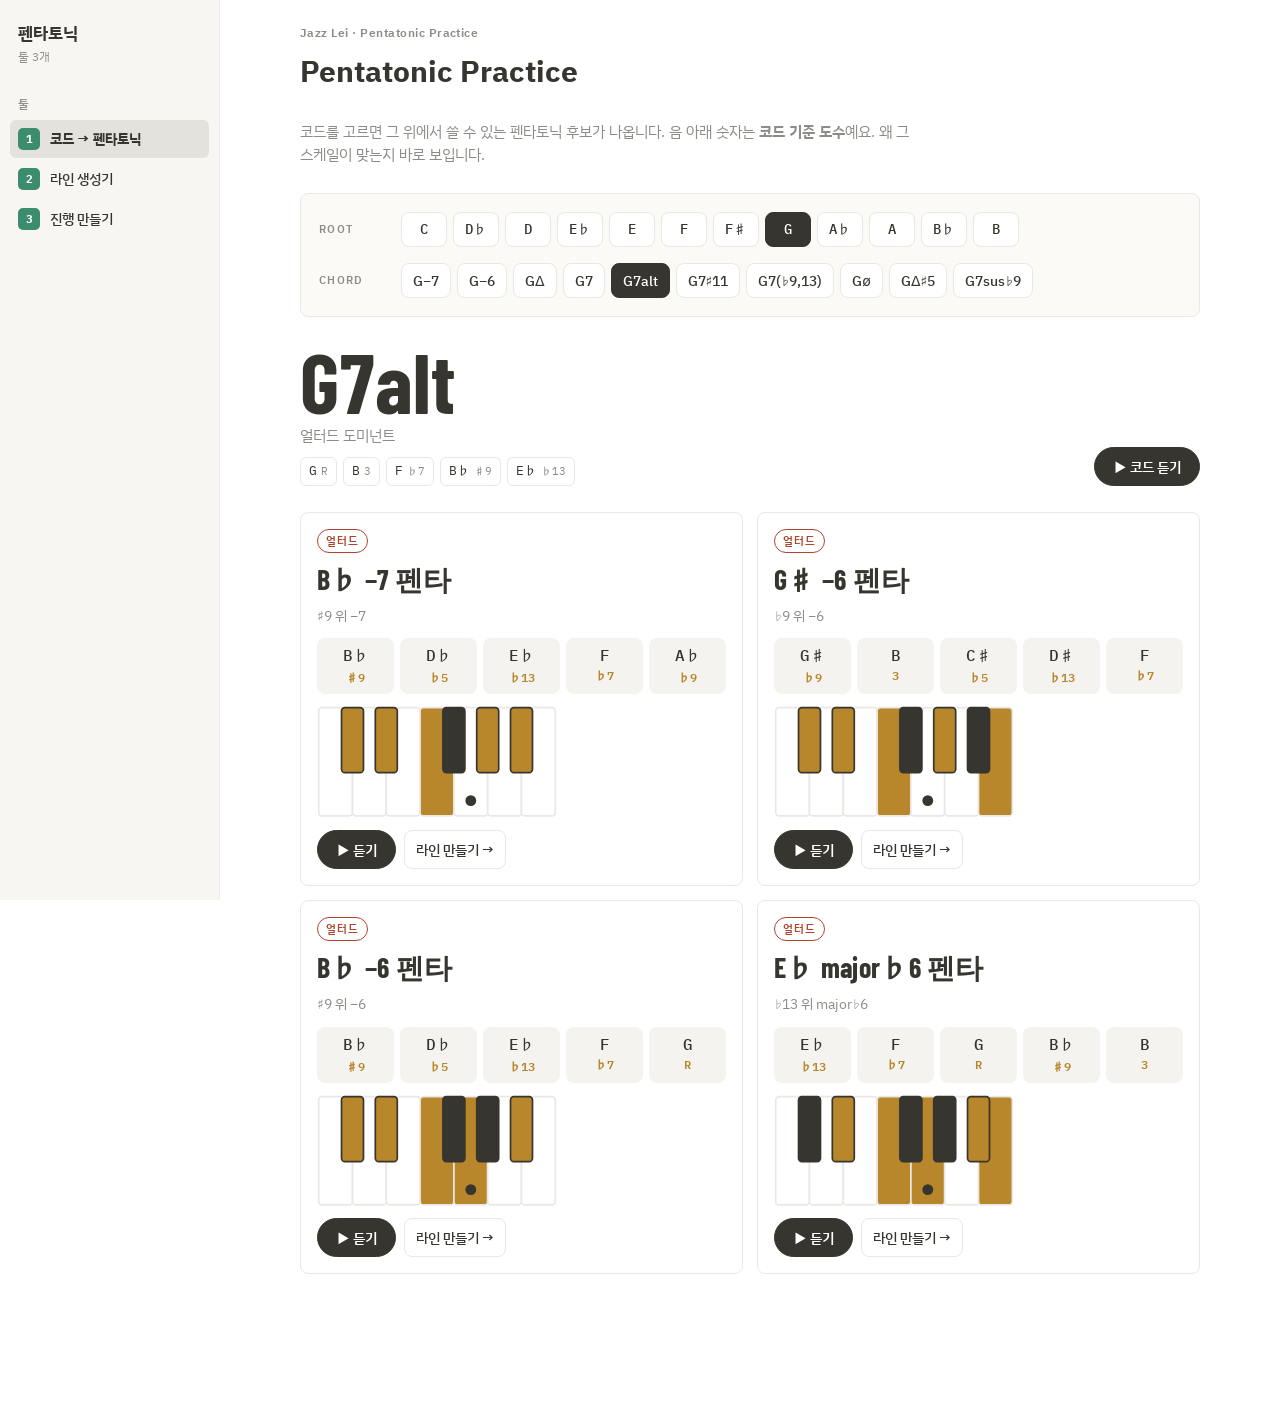
==== commit d31b21c4: "새 디자인(B안): 왼쪽 연습법 메뉴 · 앨범형 연습법 페이지 · 연습 화면 사이클 목차와 아래쪽 재생 바 - 메뉴를 연습법 6개(코드톤·아르페지오·비밥·엔클로저·조합·릭) 중심으" ====
--- a/practice/pentatonic.html
+++ b/practice/pentatonic.html
@@ -1,4 +1,5 @@
-<!doctype html><html lang="ko"><head><meta charset=utf8><meta name=viewport content="width=device-width,initial-scale=1,viewport-fit=cover"><style>:root{color-scheme:light;box-sizing:border-box;padding-top:env(safe-area-inset-top,0px);padding-bottom:env(safe-area-inset-bottom,0px)}html{scroll-padding-top:env(safe-area-inset-top,0px)}body{margin:0;padding:0;font:14px -apple-system,BlinkMacSystemFont,sans-serif;background:#fff;color:#000}img{max-width:100%}[hidden]:not([hidden=until-found i]){display:none!important}</style></head><body>
+<!doctype html><html lang="ko"><head><meta charset=utf8><script src="/i18n.js"></script><meta name=viewport content="width=device-width,initial-scale=1,viewport-fit=cover"><style>:root{color-scheme:light;box-sizing:border-box;padding-top:env(safe-area-inset-top,0px);padding-bottom:env(safe-area-inset-bottom,0px)}html{scroll-padding-top:env(safe-area-inset-top,0px)}body{margin:0;padding:0;font:14px -apple-system,BlinkMacSystemFont,sans-serif;background:#fff;color:#000}img{max-width:100%}[hidden]:not([hidden=until-found i]){display:none!important}</style></head><body>
+<script>/* 사이트 디자인(B안): 밝은 노트 화면 · 왼쪽 목차 · 아래쪽 재생 바 */document.documentElement.classList.add('skin-b');document.documentElement.dataset.theme='light';</script><link rel="stylesheet" href="penta-skin-b.css">
 <title>Pentatonic Practice</title>
 <meta name="claude:viewport-fit-sides" content="cover">
 <link rel="preconnect" href="https://fonts.googleapis.com">
@@ -118,6 +119,14 @@
 footer{color:var(--muted);font-size:12.5px;border-top:1px solid var(--line);padding-top:14px}
 @media (max-width:520px){.lbl{min-width:100%}.tempo input[type=range]{width:120px}}
 @media (prefers-reduced-motion:reduce){*{transition:none!important}}
+.mixbar{position:sticky;top:env(safe-area-inset-top,0px);z-index:5;background:var(--paper);border-bottom:1px solid var(--line)}
+.mixbar .wrap{display:flex;align-items:center;gap:10px;flex-wrap:wrap;padding-block:10px}
+.mix{display:flex;flex-wrap:wrap;gap:6px}
+.mix label{display:flex;align-items:center;gap:6px;font-size:13px;border:1px solid var(--line);border-radius:999px;padding:4px 10px;cursor:pointer;user-select:none;background:var(--panel)}
+.mix label:has(input:checked){background:var(--ink);color:var(--paper);border-color:var(--ink)}
+.mix input{accent-color:var(--paper);margin:0}
+.fold{margin-left:auto;order:9}
+.mixbar.folded .mix{display:none}
 </style>
 
 <header class="band">
@@ -131,6 +140,15 @@
     </div>
   </div>
 </header>
+<div class="mixbar" id="mixbar" hidden><div class="wrap">
+  <button class="btn primary" id="m-play">▶ 재생</button>
+  <button class="btn ghost fold" id="m-fold" type="button" aria-expanded="true">접기</button>
+  <div class="mix" role="group" aria-label="소리 켜고 끄기">
+    <label><input type="checkbox" id="m-mel" checked> 멜로디</label>
+    <label><input type="checkbox" id="m-comp" checked> 반주 (베이스·드럼)</label>
+    <label><input type="checkbox" id="m-click"> 2·4박 클릭</label>
+  </div>
+</div></div>
 
 <main>
   <!-- ===== Tab 1 ===== -->
@@ -164,9 +182,8 @@
         <div class="row"><span class="lbl">Start</span><div class="seg" id="l-starts"></div><span class="formula" id="l-formtext"></span></div>
         <div class="row">
           <span class="lbl">Play</span>
-          <div class="tempo"><input type="range" id="l-tempo" min="60" max="260" step="2" value="140" aria-label="템포"><output id="l-tempo-out">140 bpm</output></div>
-          <label class="chk"><input type="checkbox" id="l-swing" checked>스윙</label>
-          <label class="chk"><input type="checkbox" id="l-click">메트로놈</label>
+          <div class="tempo"><input type="range" id="l-tempo" min="60" max="350" step="2" value="140" aria-label="템포"><output id="l-tempo-out">140 bpm</output></div>
+          <div class="tempo"><span class="hint">스윙</span><input type="range" id="l-swing" min="50" max="70" step="1" value="60" aria-label="멜로디 스윙 비율"><output id="l-swing-out">60%</output></div>
         </div>
         <div class="row">
           <span class="lbl">Loop</span>
@@ -198,7 +215,7 @@
   <!-- ===== Tab 3 ===== -->
   <section id="panel-prog" role="tabpanel" aria-labelledby="tab-prog" hidden>
     <div class="wrap">
-      <p class="lead">8마디 코드 진행을 직접 만들고, 코드마다 쓸 펜타를 고르면 그 진행 위로 8분음표 라인이 만들어집니다. 라인을 끄고 반주만 틀어서 직접 즉흥해볼 수도 있어요.</p>
+      <p class="lead">8마디 코드 진행을 직접 만들고, 코드마다 쓸 펜타를 고르면 그 진행 위로 8분음표 라인이 만들어집니다. 위쪽 멜로디 버튼을 끄면 베이스·드럼 반주만 나와서 직접 즉흥해볼 수 있어요.</p>
       <div class="ctl">
         <div class="row"><span class="lbl">Preset</span><div class="seg" id="p-presets"></div></div>
         <div class="row"><span class="lbl">Key</span><button class="btn" id="p-down">반음 ↓</button><button class="btn" id="p-up">반음 ↑</button><span class="hint">진행 전체를 옮겨요</span></div>
@@ -214,11 +231,8 @@
         <div class="row"><span class="lbl">Formula</span><div class="seg" id="p-forms"></div><label class="chk"><input type="checkbox" id="p-mix">코드마다 공식 섞기</label><button class="btn ghost" id="p-regen">다시 만들기</button></div>
         <div class="row">
           <span class="lbl">Play</span>
-          <div class="tempo"><input type="range" id="p-tempo" min="60" max="260" step="2" value="140" aria-label="템포"><output id="p-tempo-out">140 bpm</output></div>
-          <label class="chk"><input type="checkbox" id="p-line" checked>라인</label>
-          <label class="chk"><input type="checkbox" id="p-comp" checked>반주</label>
-          <label class="chk"><input type="checkbox" id="p-swing" checked>스윙</label>
-          <label class="chk"><input type="checkbox" id="p-click">메트로놈</label>
+          <div class="tempo"><input type="range" id="p-tempo" min="60" max="350" step="2" value="140" aria-label="템포"><output id="p-tempo-out">140 bpm</output></div>
+          <div class="tempo"><span class="hint">스윙</span><input type="range" id="p-swing" min="50" max="70" step="1" value="60" aria-label="멜로디 스윙 비율"><output id="p-swing-out">60%</output></div>
         </div>
         <div class="row">
           <span class="lbl">Loop</span>
@@ -320,19 +334,58 @@
 
 /* ===== Audio ===== */
 let ctx=null, master=null, timers=[];
+// 아이폰 무음(진동) 모드에서도 소리가 나게: 오디오 세션을 '재생'으로 바꾸고, 소리 없는 오디오를 같이 틀어 둠
+const IOSU=(()=>{ let el=null; return { on(){ try{ if(navigator.audioSession) navigator.audioSession.type='playback'; }catch(e){}
+  try{ if(!el){ el=new Audio('[data-uri]'); el.loop=true; el.setAttribute('playsinline',''); } const p=el.play(); if(p&&p.catch) p.catch(()=>{}); }catch(e){} },
+  off(){ try{ if(el) el.pause(); }catch(e){} } }; })();
 function ac(){
   if(!ctx){const C=window.AudioContext||window.webkitAudioContext; if(!C) return null; ctx=new C(); newMaster();}
   if(ctx.state==='suspended') ctx.resume();
+  IOSU.on();
   return ctx;
 }
-function newMaster(){ master=ctx.createGain(); master.gain.value=0.8; master.connect(ctx.destination); }
+let BUS={};
+function newMaster(){ master=ctx.createGain(); master.gain.value=0.8; master.connect(ctx.destination);
+  BUS={}; ['mel','comp','click'].forEach(k=>{ const g=ctx.createGain(); g.gain.value=document.getElementById('m-'+k).checked?1:0; g.connect(master); BUS[k]=g; }); }
+['mel','comp','click'].forEach(k=>document.getElementById('m-'+k).addEventListener('change',e=>{ if(BUS[k]&&ctx) BUS[k].gain.setTargetAtTime(e.target.checked?1:0,ctx.currentTime,.01); }));
+/* 반주: 콘트라베이스 워킹 + 드럼(라이드·스네어 컴핑) — 실제 악기 샘플 (FluidR3 GM, MIT). Song Practice와 같은 소리 */
+let SMP=null, SMP_P=null, BASS_LAST=40;
+const BZ=[[29,29,2900],[30,36,3600],[37,41,4100],[42,46,4600],[47,50,5400],[51,54,5400]];
+function loadSamples(){
+  if(SMP_P) return SMP_P;
+  const get=f=>fetch(new URL('samples/'+f,document.baseURI)).then(r=>{ if(!r.ok) throw 0; return r.arrayBuffer(); }).then(b=>new Promise((ok,no)=>ctx.decodeAudioData(b,ok,no)));
+  SMP_P=Promise.all([...BZ.map((_,i)=>get('bass'+(i+1)+'.mp3')),get('ride.mp3'),get('snare.mp3'),get('hat.mp3'),get('kick.mp3')])
+    .then(a=>{ SMP={bass:a.slice(0,6),ride:a[6],snare:a[7],hat:a[8],kick:a[9]}; }).catch(()=>{ SMP=null; SMP_P=null; });
+  return SMP_P; }
+function smp(buf,t,vol,rate,dur){ if(!buf) return; const src=ctx.createBufferSource(); src.buffer=buf; src.playbackRate.value=rate||1;
+  const g=ctx.createGain(); g.gain.setValueAtTime(vol,t); if(dur){ g.gain.setValueAtTime(vol,t+dur); g.gain.linearRampToValueAtTime(.0001,t+dur+.06); }
+  src.connect(g).connect(BUS.comp); src.start(t); src.stop(t+(dur?dur+.1:buf.duration/(rate||1))); }
+function pluck(t,m,dur,vol){ if(!SMP) return; let zi=BZ.findIndex(z=>m>=z[0]&&m<=z[1]); if(zi<0) zi=m<29?0:5; smp(SMP.bass[zi],t,vol,Math.pow(2,(m*100-BZ[zi][2])/1200),dur); }
+const SNC=[[[1,1]],[[3,1]],[[1,1],[3,0]],[[2,1]],[],[[0,1],[3,1]],[[3,1]],[[1,0],[2,1]]];
+function drums(t,beat,spb,swr,bar){ if(!SMP) return; const off=t+swr*spb;
+  smp(SMP.ride,t,beat%2?.22:.17); if(beat%2) smp(SMP.ride,off,.13);
+  if(beat%2) smp(SMP.hat,t,.16); smp(SMP.kick,t,.06);
+  SNC[((bar*5+3)%SNC.length+SNC.length)%SNC.length].forEach(([b,f])=>{ if(b===beat) smp(SMP.snare,f?off:t,f?.1:.07); }); }
+const BLO=31, BHI=50, bnear=(pc,from)=>{ let m=from+((pc-from)%12+12)%12; if(m-from>6) m-=12; while(m<BLO) m+=12; while(m>BHI) m-=12; return m; };
+const TONES={m7:[0,3,7,10],m6:[0,3,7,9],maj7:[0,4,7,11],'7':[0,4,7,10],'7alt':[0,4,8,10],'7s11':[0,4,7,10],'7b9':[0,4,7,10],m7b5:[0,3,6,10],maj7s5:[0,4,8,11],'7susb9':[0,5,7,10]};
+// 워킹 베이스: 1박 근음, 사이는 코드톤·경과음, 마지막 박은 다음 근음으로 반음 어프로치 (n = 박 수)
+function walkLine(r0,type,n,nextR,seedP){
+  const tn=(TONES[type]||TONES['7']).map(i=>(r0+i)%12), iv=k=>((tn[k]-tn[0])%12+12)%12, out=[], seed=((seedP/2|0)*5+tn[0])%3;
+  for(let c=0;c<n;c+=4){ const st=c===0?bnear(tn[0],BASS_LAST):bnear(tn[2],out[out.length-1]), up=st<=41, r=st-(c===0?0:iv(2));
+    const U=[[st,r+iv(1),r+iv(2),r+iv(3)],[st,r+2,r+iv(1),r+iv(2)],[st,r+iv(1),r+iv(2),r+12]];
+    const Dn=[[st,r-12+iv(3),r-12+iv(2),r-12+iv(1)],[st,r-12+iv(3),r-12+9,r-12+iv(2)],[st,r-12+iv(2),r-12+iv(1),r-12+2]];
+    const pat=(up?U:Dn)[seed].map(m=>{ while(m<BLO) m+=12; while(m>BHI) m-=12; return m; });
+    for(let k=0;k<4&&c+k<n;k++) out.push(pat[k]); }
+  if(nextR!=null&&n>1){ const pv=out[n-2], nr=bnear(nextR,pv); out[n-1]=nr>pv?nr-1:nr+1; }
+  BASS_LAST=out[n-1]; return out; }
+function userStop(){ stopAll(); IOSU.off(); }
 function stopAll(){
   timers.forEach(clearTimeout); timers=[];
   if(ctx&&master){ try{master.disconnect();}catch(e){} newMaster(); }
   document.querySelectorAll('.st-note.on').forEach(n=>n.classList.remove('on'));
   playing=false; updatePlayBtn();
 }
-function tone(midi,t,dur,vel){
+function tone(midi,t,dur,vel,bus){
   const f=440*Math.pow(2,(midi-69)/12);
   const g=ctx.createGain();
   g.gain.setValueAtTime(0.0001,t);
@@ -343,29 +396,36 @@
   const o1=ctx.createOscillator(); o1.type='triangle'; o1.frequency.value=f;
   const o2=ctx.createOscillator(); o2.type='sine'; o2.frequency.value=f*2;
   const g2=ctx.createGain(); g2.gain.value=0.25;
-  o1.connect(lp); o2.connect(g2); g2.connect(lp); lp.connect(g); g.connect(master);
+  o1.connect(lp); o2.connect(g2); g2.connect(lp); lp.connect(g); g.connect(bus||BUS.mel||master);
   o1.start(t); o2.start(t); o1.stop(t+dur+0.4); o2.stop(t+dur+0.4);
 }
 function click(t,acc){
   const o=ctx.createOscillator(), g=ctx.createGain();
   o.type='square'; o.frequency.value=acc?1800:1200;
-  g.gain.setValueAtTime(acc?0.08:0.05,t); g.gain.exponentialRampToValueAtTime(0.0001,t+0.04);
-  o.connect(g); g.connect(master); o.start(t); o.stop(t+0.05);
-}
+  g.gain.setValueAtTime(acc?0.3:0.24,t); g.gain.exponentialRampToValueAtTime(0.0001,t+0.05);
+  o.connect(g); g.connect(BUS.click||master); o.start(t); o.stop(t+0.05);
+}
+function countIn(t,acc){ const o=ctx.createOscillator(), g=ctx.createGain(); o.type='square'; o.frequency.value=acc?1800:1200; g.gain.setValueAtTime(acc?0.3:0.24,t); g.gain.exponentialRampToValueAtTime(0.0001,t+0.05); o.connect(g); g.connect(master); o.start(t); o.stop(t+0.05); }
 function chordPad(rootPc,voice,t,dur){
   const base=48+rootPc - (rootPc>5?12:0);
-  tone(base-12,t,dur,0.10);
-  voice.forEach(v=>tone(base+v,t,dur,0.07));
+  tone(base-12,t,dur,0.10,master);
+  voice.forEach(v=>tone(base+v,t,dur,0.07,master));
 }
 
 /* ===== Tab switching ===== */
 const tabs={chords:[document.getElementById('tab-chords'),document.getElementById('panel-chords')],
             lines:[document.getElementById('tab-lines'),document.getElementById('panel-lines')],
             prog:[document.getElementById('tab-prog'),document.getElementById('panel-prog')]};
+let CURTAB='chords';
+(()=>{ const bar=document.getElementById('mixbar'), btn=document.getElementById('m-fold'); const set=f=>{ bar.classList.toggle('folded',f); btn.setAttribute('aria-expanded',String(!f)); btn.textContent=f?'펼치기':'접기'; try{localStorage.setItem('jl-fold',f?'1':'0');}catch(e){} };
+  let f0=false; try{ f0=localStorage.getItem('jl-fold')==='1'; }catch(e){} set(f0); btn.onclick=()=>set(!bar.classList.contains('folded')); })();
+document.getElementById('m-play').onclick=()=>{ if(playing) userStop(); else if(CURTAB==='lines') playLine(); else if(CURTAB==='prog') playProg(); };
 function showTab(k){
+  stopAll(); // 다른 툴로 넘어가면 재생 멈춤
   Object.entries(tabs).forEach(([key,[t,p]])=>{const on=key===k; t.setAttribute('aria-selected',on); p.hidden=!on;});
   if(k==='lines') renderStaff();
   if(k==='prog') renderProg();
+  document.getElementById('mixbar').hidden=k==='chords'; CURTAB=k;
   try{localStorage.setItem('pp-tab',k);}catch(e){}
 }
 /* 탭 = 주소의 #penta-chords / #penta-lines / #penta-prog (홈페이지 목록 항목과 같은 이름) */
@@ -584,18 +644,19 @@
 function renderStaff(){ drawStaff(document.getElementById('staff'),line); }
 let rt; window.addEventListener('resize',()=>{clearTimeout(rt);rt=setTimeout(()=>{renderStaff();drawStaff(document.getElementById('p-staff'),pline,plabels);},120);});
 
-function updatePlayBtn(){ document.getElementById('l-play').textContent=playing==='lines'?'▶ 재생 중…':'▶ 재생'; const pb=document.getElementById('p-play'); if(pb) pb.textContent=playing==='prog'?'▶ 재생 중…':'▶ 재생'; }
-function playLine(){
-  if(!ac()) return; stopAll(); playing='lines'; updatePlayBtn();
+function updatePlayBtn(){ const mp=document.getElementById('m-play'); if(mp) mp.textContent=playing?'■ 정지':'▶ 재생'; document.getElementById('l-play').textContent=playing==='lines'?'▶ 재생 중…':'▶ 재생'; const pb=document.getElementById('p-play'); if(pb) pb.textContent=playing==='prog'?'▶ 재생 중…':'▶ 재생'; }
+async function prep(){ if(!ac()) return false; if(!SMP){ await loadSamples(); } return true; }
+async function playLine(){
+  if(!(await prep())) return; stopAll(); playing='lines'; updatePlayBtn();
   const tempo=+document.getElementById('l-tempo').value, spb=60/tempo;
-  const swing=document.getElementById('l-swing').checked, clickOn=document.getElementById('l-click').checked;
+  const swr=+document.getElementById('l-swing').value/100, clickOn=true;
   const pat=RHY.e;
   const pos=line.map((_,i)=>i*0.5), lastI=line.length-1;
   const lastDur=(lastI%8===0)?4:2, nBars=Math.floor(lastI/8)+1;
-  const sw=b=>{if(!swing) return b; const f=b-Math.floor(b); return Math.abs(f-0.5)<1e-6?Math.floor(b)+2/3:b;};
-  const lead=clickOn?4:0, t0=ctx.currentTime+0.08;
+  const sw=b=>{ const f=b-Math.floor(b); return Math.abs(f-0.5)<1e-6?Math.floor(b)+swr:b; };
+  const lead=clickOn?8:0, t0=ctx.currentTime+0.08; /* 예비박 2마디 */
   const endBeat=lead+Math.ceil(nBars/4)*16;
-  if(clickOn) for(let b=0;b<endBeat;b++) click(t0+b*spb,b%4===0);
+  for(let b=0;b<endBeat;b++){ if(b<lead){ if(b>=4||b%2===0) countIn(t0+b*spb,b===0||b===4); } else { const bt=(b-lead)%4; if(bt%2) click(t0+b*spb,false); drums(t0+b*spb,bt,spb,2/3,Math.floor((b-lead)/4)); } } /* 라인 생성기는 코드가 정해져 있지 않아서 반주는 드럼만 */
   line.forEach((n,i)=>{
     const start=sw(pos[i]+lead), next=i<lastI?sw(pos[i+1]+lead):start+lastDur;
     const t=t0+start*spb, dur=Math.max(0.08,(next-start)*spb*0.92);
@@ -612,11 +673,11 @@
       const mv=+document.getElementById('l-move').value;
       if(mv){ L.root=mod(L.root+mv,12); renderLines(); save(); }
       playLine();
-    } else { playing=false; updatePlayBtn(); }
+    } else { playing=false; updatePlayBtn(); IOSU.off(); }
   },Math.max(0,(endT-ctx.currentTime)*1000)));
 }
 document.getElementById('l-play').onclick=playLine;
-document.getElementById('l-stop').onclick=stopAll;
+document.getElementById('l-stop').onclick=userStop;
 document.getElementById('l-random').onclick=()=>{L.rand=makeRandom();afterChange();};
 document.getElementById('l-round').onchange=e=>{L.round=e.target.checked;afterChange();};
 const tempoEl=document.getElementById('l-tempo');
@@ -718,15 +779,15 @@
 }
 function progChanged(){ const was=playing; stopAll(); genProg(); renderProg(); save(); if(was==='prog') playProg(); }
 function transpose(d){ P.bars.forEach(bar=>bar.forEach(c=>{c.r=mod(c.r+d,12);})); genProg(); renderProg(); save(); }
-function playProg(){
-  if(!ac()) return; stopAll(); playing='prog'; updatePlayBtn();
+async function playProg(){
+  if(!(await prep())) return; stopAll(); playing='prog'; updatePlayBtn();
   const tempo=+document.getElementById('p-tempo').value, spb=60/tempo;
-  const swing=document.getElementById('p-swing').checked, clickOn=document.getElementById('p-click').checked;
-  const lineOn=document.getElementById('p-line').checked, compOn=document.getElementById('p-comp').checked;
-  const sw=b=>{if(!swing) return b; const fr=b-Math.floor(b); return Math.abs(fr-0.5)<1e-6?Math.floor(b)+2/3:b;};
-  const lead=clickOn?4:0, t0=ctx.currentTime+0.08, endBeat=lead+32;
-  if(clickOn) for(let b=0;b<endBeat;b++) click(t0+b*spb,b%4===0);
-  if(compOn) psegs.forEach(s=>chordPad(s.c.r,CH(s.c.t).voice,t0+(s.start*0.5+lead)*spb,s.len*0.5*spb*0.95));
+  const swr=+document.getElementById('p-swing').value/100, clickOn=true, lineOn=true;
+  const sw=b=>{ const fr=b-Math.floor(b); return Math.abs(fr-0.5)<1e-6?Math.floor(b)+swr:b; };
+  const lead=clickOn?8:0, t0=ctx.currentTime+0.08, endBeat=lead+32; /* 예비박 2마디 */
+  for(let b=0;b<endBeat;b++){ if(b<lead){ if(b>=4||b%2===0) countIn(t0+b*spb,b===0||b===4); } else { const bt=(b-lead)%4; if(bt%2) click(t0+b*spb,false); drums(t0+b*spb,bt,spb,2/3,Math.floor((b-lead)/4)); } }
+  BASS_LAST=40; psegs.forEach((s,i)=>{ const nx=psegs[(i+1)%psegs.length], n=Math.max(1,Math.round(s.len/2));
+    walkLine(s.c.r,s.c.t,n,nx.c.r,s.start).forEach((m,k)=>pluck(t0+(s.start*0.5+k+lead)*spb,m,spb*.92,.24)); });
   const box=document.getElementById('p-staff');
   pline.forEach((n,i)=>{
     const start=sw(i*0.5+lead), next=i<pline.length-1?sw((i+1)*0.5+lead):start+2, t=t0+start*spb;
@@ -740,11 +801,12 @@
     box.querySelectorAll('.st-note.on').forEach(e=>e.classList.remove('on'));
     if(document.getElementById('p-loop').checked){
       const mv=+document.getElementById('p-move').value; if(mv) transpose(mv); playProg();
-    } else { playing=false; updatePlayBtn(); }
+    } else { playing=false; updatePlayBtn(); IOSU.off(); }
   },Math.max(0,(t0+endBeat*spb-ctx.currentTime)*1000)));
 }
 document.getElementById('p-play').onclick=playProg;
-document.getElementById('p-stop').onclick=stopAll;
+['l','p'].forEach(k=>{ const el=document.getElementById(k+'-swing'); el.oninput=()=>{ document.getElementById(k+'-swing-out').textContent=el.value+'%'; }; });
+document.getElementById('p-stop').onclick=userStop;
 document.getElementById('p-up').onclick=()=>{stopAll();transpose(1);};
 document.getElementById('p-down').onclick=()=>{stopAll();transpose(-1);};
 document.getElementById('p-regen').onclick=()=>progChanged();
@@ -773,7 +835,11 @@
 if(!startTab){ try{ startTab=localStorage.getItem('pp-tab'); }catch(e){} }
 showTab(['lines','prog'].includes(startTab)?startTab:'chords');
 addEventListener('hashchange',()=>{const t=tabFromHash(); if(t) showTab(t);});
+addEventListener('jl-stop',userStop);
 })();
 </script>
 
+<!-- 방문 통계: Cloudflare Web Analytics (쿠키 없음) -->
+<script src="penta-skin-b.js"></script>
+<script defer src='https://static.cloudflareinsights.com/beacon.min.js' data-cf-beacon='{"token": "161657c9f7f1408796fe709d0298548e", "spa": true}'></script>
 </body></html>
--- a/practice/penta-skin-b.css
+++ b/practice/penta-skin-b.css
@@ -0,0 +1,47 @@
+/* B안 펜타토닉 화면: 왼쪽 툴 목차 + 아래쪽 재생 바 (pentatonic.html?skin=b) */
+html.skin-b{--paper:#ffffff;--panel:#ffffff;--ink:#37352f;--muted:#8c8b87;--line:#e9e8e4;--soft:#f4f3f0;--mustard:#b8862b;--mustard-soft:#fbf3db;--band-ink:#2b1d00;--ol:220px;--bh:84px;color-scheme:light}
+html.skin-b body{padding-left:var(--ol);padding-bottom:calc(var(--bh) + 24px)}
+html.skin-b .wrap{max-width:980px;padding-left:40px;padding-right:40px}
+html.skin-b .brand{font-family:var(--f-body);letter-spacing:.04em;text-transform:none;font-weight:600}
+html.skin-b h1{font-size:30px}
+html.skin-b .tabs{display:none}
+html.skin-b header .wrap{padding-bottom:10px}
+html.skin-b .ctl,html.skin-b .card,html.skin-b .staffbox,html.skin-b .bar{border-radius:8px}
+html.skin-b .ctl{background:#fbfaf7}
+html.skin-b .btn{background:#ffffff}
+html.skin-b .btn[aria-pressed="true"]{background:#37352f;color:#ffffff;border-color:#37352f}
+html.skin-b .btn.primary{background:#37352f;border-color:#37352f;color:#ffffff;border-radius:999px}
+html.skin-b .slot{background:#ffffff}
+/* 왼쪽 툴 목차 */
+.sk-out{position:fixed;z-index:6;left:0;top:0;bottom:0;width:var(--ol);background:#f7f6f3;border-right:1px solid #ededeb;overflow-y:auto;padding:20px 10px;display:flex;flex-direction:column;gap:2px;font-family:var(--f-body);color:#37352f}
+.sk-song{padding:2px 8px 14px}
+.sk-song b{display:block;font-size:17px;line-height:1.3}
+.sk-song span{font-size:12px;color:#91918e}
+.sk-g{font-size:12px;font-weight:700;color:#91918e;padding:12px 8px 4px}
+.sk-go{display:flex;align-items:center;gap:10px;width:100%;text-align:left;font:500 14px var(--f-body);color:#37352f;background:none;border:0;border-radius:6px;padding:8px;cursor:pointer}
+.sk-go:hover{background:#ebeae7}
+.sk-go[aria-current="true"]{background:#e4e2dd;font-weight:700}
+.sk-go i{width:22px;height:22px;border-radius:5px;background:#3c8c6e;color:#fff;font:700 11px var(--f-mono);font-style:normal;display:grid;place-items:center;flex:none}
+/* 아래쪽 재생 바 */
+html.skin-b .mixbar{position:fixed;z-index:7;top:auto;bottom:0;left:var(--ol);right:0;background:#f7f6f3;border-top:1px solid #ededeb;border-bottom:0;padding-bottom:env(safe-area-inset-bottom,0px)}
+html.skin-b .mixbar .wrap{max-width:none;min-height:var(--bh);display:grid;grid-template-columns:minmax(0,1fr) auto minmax(0,1fr);align-items:center;gap:8px 20px;padding:10px 24px}
+html.skin-b .fold{display:none}
+.sk-info{grid-column:1;display:flex;align-items:center;gap:12px;min-width:0}
+.sk-cov{width:48px;height:48px;border-radius:5px;flex:none;display:grid;place-items:center;font:700 11px var(--f-mono);color:#ffffff;background:#3c8c6e}
+.sk-info b{display:block;font-size:14px}
+.sk-info small{display:block;font-size:12px;color:#91918e}
+html.skin-b #m-play{grid-column:2;border-radius:999px;background:#37352f;border-color:#37352f;color:#ffffff;font-size:15px;padding:12px 26px}
+html.skin-b .mixbar .mix{grid-column:3;justify-content:flex-end}
+html.skin-b .mix label{background:#ffffff}
+html.skin-b .mix label:has(input:checked){background:#37352f;border-color:#37352f;color:#ffffff}
+@media (max-width:760px){
+  html.skin-b{--ol:0px;--bh:120px}
+  html.skin-b .wrap{padding-left:max(16px,env(safe-area-inset-left,0px));padding-right:max(16px,env(safe-area-inset-right,0px))}
+  .sk-out{display:none}
+  html.skin-b .tabs{display:flex;border-bottom:0;padding-bottom:4px}
+  html.skin-b .tab[aria-selected="true"]{background:#37352f;color:#ffffff}
+  html.skin-b .mixbar .wrap{grid-template-columns:minmax(0,1fr) auto;padding:8px 12px}
+  .sk-cov{display:none}
+  html.skin-b #m-play{grid-column:2}
+  html.skin-b .mixbar .mix{grid-column:1/-1;justify-content:center}
+}
